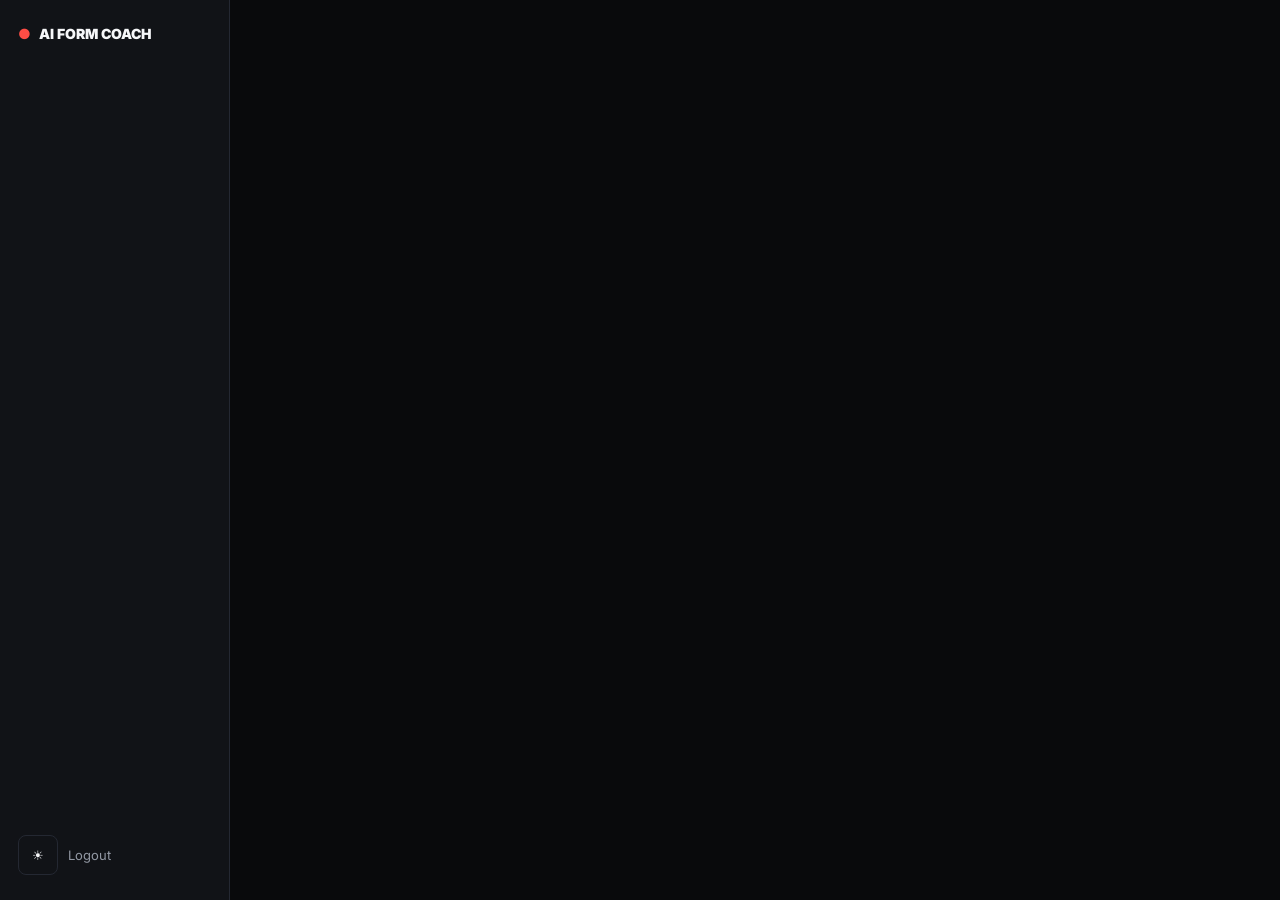
==== dashboard.html @ 28fa4a64 "Add files via upload" ====
<!DOCTYPE html>

<html lang="en" data-theme="dark">

<head>

    <meta charset="UTF-8">

    <meta
        name="viewport"
        content="width=device-width, initial-scale=1.0"
    >

    <title>Dashboard | AI Form Coach</title>

    <link rel="stylesheet" href="dashboard.css">

</head>

<body>

    <aside class="sidebar">

        <div class="sidebar-header">

            <a class="logo" href="dashboard.html">
                <span>●</span>

                <span class="logo-text">
                    AI FORM COACH
                </span>
            </a>

        </div>


        <!--
            EMPTY FOR NOW

            Later we'll add:

            Dashboard
            Training
            Camera Analysis
            Progress
            Profile
            Settings
            Admin
        -->


        <div class="sidebar-bottom">

            <button id="themeToggle">
                ☀
            </button>

            <a href="index.html">
                Logout
            </a>

        </div>

    </aside>


    <main class="dashboard-content">

        <!-- EMPTY FOR NOW -->

    </main>


    <script src="dashboard.js"></script>

</body>

</html>
---- dashboard.css ----
@import url(
'https://fonts.googleapis.com/css2?family=Inter:wght@400;500;600;700;800;900&display=swap'
);


:root {

    --bg: #090a0c;

    --sidebar: #111317;

    --text: #f6f7f9;

    --muted: #9298a3;

    --line: #242832;

    --accent: #ff4d45;

}


html[data-theme="light"] {

    --bg: #f7f7f4;

    --sidebar: #ffffff;

    --text: #111216;

    --muted: #656a73;

    --line: #deded8;

}


* {
    box-sizing: border-box;
}


body {

    margin: 0;

    min-height: 100vh;

    background: var(--bg);

    color: var(--text);

    font-family: Inter, Arial, sans-serif;

}


/* =====================
   SIDEBAR
   ===================== */

.sidebar {

    position: fixed;

    left: 0;
    top: 0;

    width: 230px;
    height: 100vh;

    padding: 25px 18px;

    background: var(--sidebar);

    border-right: 1px solid var(--line);

    display: flex;

    flex-direction: column;

}


.logo {

    display: flex;

    align-items: center;

    gap: 8px;

    color: var(--text);

    text-decoration: none;

    font-weight: 900;

    font-size: 14px;

}


.logo > span:first-child {

    color: var(--accent);

}


.sidebar-bottom {

    margin-top: auto;

    display: flex;

    gap: 10px;

    align-items: center;

}


.sidebar-bottom button {

    width: 40px;
    height: 40px;

    background: transparent;

    color: var(--text);

    border: 1px solid var(--line);

    border-radius: 8px;

    cursor: pointer;

}


.sidebar-bottom a {

    color: var(--muted);

    text-decoration: none;

    font-size: 13px;

}


/* =====================
   DASHBOARD CONTENT
   ===================== */

.dashboard-content {

    min-height: 100vh;

    margin-left: 230px;

    padding: 40px;

}
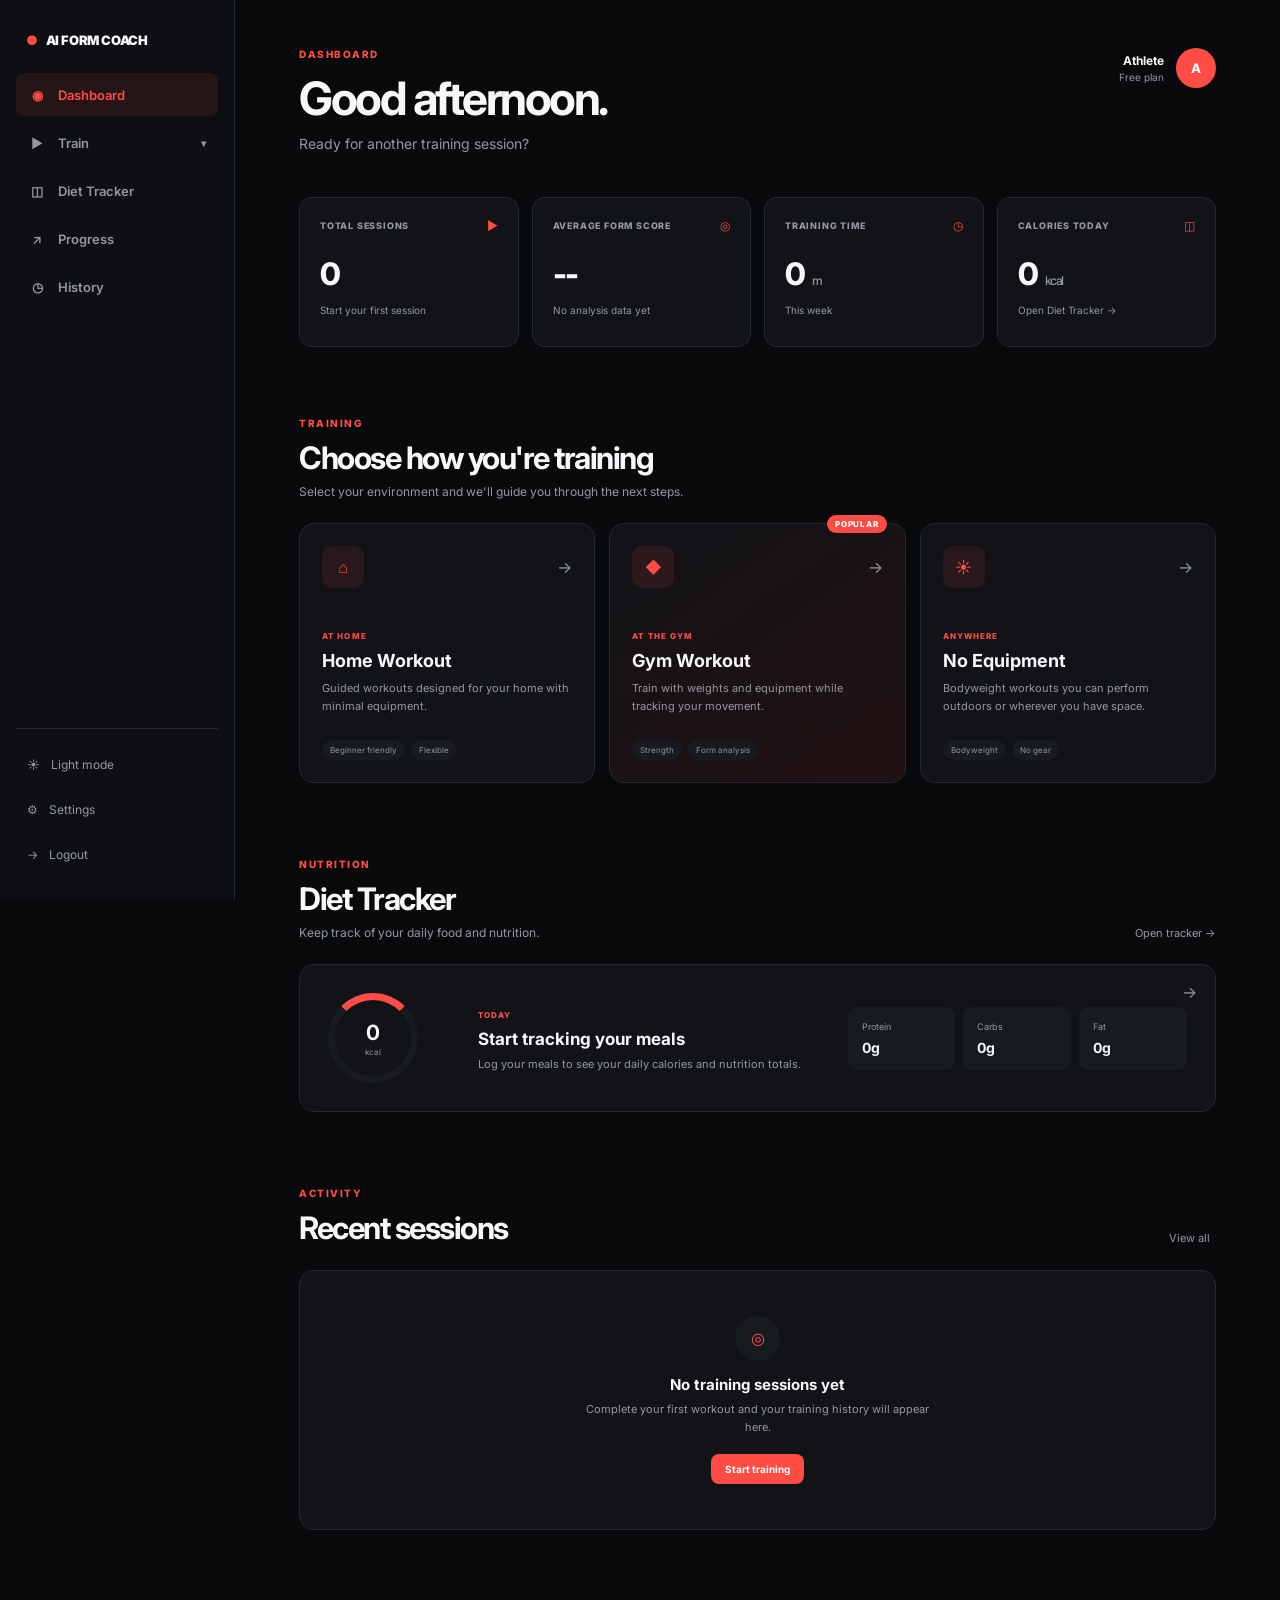
==== commit ac77e0de: "Update dashboard.html" ====
--- a/dashboard.html
+++ b/dashboard.html
@@ -1,78 +1,910 @@
 <!DOCTYPE html>
-
 <html lang="en" data-theme="dark">
 
 <head>
-
-    <meta charset="UTF-8">
-
-    <meta
-        name="viewport"
-        content="width=device-width, initial-scale=1.0"
+  <meta charset="UTF-8" />
+  <meta name="viewport" content="width=device-width, initial-scale=1.0" />
+
+  <title>Dashboard | AI Form Coach</title>
+
+  <link rel="stylesheet" href="dashboard.css" />
+</head>
+
+<body>
+
+  <!-- ========================================
+       MOBILE MENU BUTTON
+       ======================================== -->
+
+  <button
+    id="mobileMenuButton"
+    class="mobile-menu-button"
+    aria-label="Open navigation"
+  >
+    ☰
+  </button>
+
+
+  <!-- ========================================
+       SIDEBAR
+       ======================================== -->
+
+  <aside class="sidebar" id="sidebar">
+
+    <!-- LOGO -->
+
+    <div class="sidebar-header">
+
+      <a href="dashboard.html" class="logo">
+
+        <span class="logo-dot">
+          ●
+        </span>
+
+        <span>
+          AI FORM COACH
+        </span>
+
+      </a>
+
+    </div>
+
+
+    <!-- MAIN NAVIGATION -->
+
+    <nav class="sidebar-nav">
+
+
+      <!-- DASHBOARD -->
+
+      <a
+        href="dashboard.html"
+        class="nav-item active"
+      >
+
+        <span class="nav-icon">
+          ◉
+        </span>
+
+        <span>
+          Dashboard
+        </span>
+
+      </a>
+
+
+
+      <!-- =================================
+           TRAIN DROPDOWN
+           ================================= -->
+
+      <div class="nav-group">
+
+        <button
+          id="trainMenuButton"
+          class="nav-item nav-dropdown-button"
+          type="button"
+        >
+
+          <span class="nav-icon">
+            ▶
+          </span>
+
+          <span class="nav-label">
+            Train
+          </span>
+
+          <span
+            id="trainArrow"
+            class="dropdown-arrow"
+          >
+            ▾
+          </span>
+
+        </button>
+
+
+        <!-- TRAIN SUBMENU -->
+
+        <div
+          id="trainSubmenu"
+          class="nav-submenu"
+        >
+
+
+          <a href="home-workout.html">
+
+            <span>
+              ⌂
+            </span>
+
+            <span>
+              Home Workout
+            </span>
+
+          </a>
+
+
+          <a href="gym-workout.html">
+
+            <span>
+              ◆
+            </span>
+
+            <span>
+              Gym Workout
+            </span>
+
+          </a>
+
+
+          <a href="outdoor-workout.html">
+
+            <span>
+              ☀
+            </span>
+
+            <span>
+              No Equipment
+            </span>
+
+          </a>
+
+
+        </div>
+
+      </div>
+
+
+
+      <!-- DIET TRACKER -->
+
+      <a
+        href="diet-tracker.html"
+        class="nav-item"
+      >
+
+        <span class="nav-icon">
+          ◫
+        </span>
+
+        <span>
+          Diet Tracker
+        </span>
+
+      </a>
+
+
+
+      <!-- PROGRESS -->
+
+      <a
+        href="#progress"
+        class="nav-item"
+      >
+
+        <span class="nav-icon">
+          ↗
+        </span>
+
+        <span>
+          Progress
+        </span>
+
+      </a>
+
+
+
+      <!-- HISTORY -->
+
+      <a
+        href="#activity"
+        class="nav-item"
+      >
+
+        <span class="nav-icon">
+          ◷
+        </span>
+
+        <span>
+          History
+        </span>
+
+      </a>
+
+
+    </nav>
+
+
+
+    <!-- ========================================
+         BOTTOM SIDEBAR
+         ======================================== -->
+
+    <div class="sidebar-bottom">
+
+
+      <!-- THEME -->
+
+      <button
+        id="themeToggle"
+        class="bottom-item"
+        type="button"
+      >
+
+        <span id="themeIcon">
+          ☀
+        </span>
+
+        <span id="themeText">
+          Light mode
+        </span>
+
+      </button>
+
+
+
+      <!-- SETTINGS -->
+
+      <button
+        class="bottom-item"
+        type="button"
+      >
+
+        <span>
+          ⚙
+        </span>
+
+        <span>
+          Settings
+        </span>
+
+      </button>
+
+
+
+      <!-- LOGOUT -->
+
+      <a
+        href="index.html"
+        class="bottom-item logout"
+      >
+
+        <span>
+          →
+        </span>
+
+        <span>
+          Logout
+        </span>
+
+      </a>
+
+
+    </div>
+
+  </aside>
+
+
+
+  <!-- ========================================
+       MAIN DASHBOARD
+       ======================================== -->
+
+  <main class="dashboard-content">
+
+
+    <!-- ========================================
+         HEADER
+         ======================================== -->
+
+    <header class="dashboard-header">
+
+      <div>
+
+        <p class="eyebrow">
+          DASHBOARD
+        </p>
+
+        <h1>
+          Good afternoon.
+        </h1>
+
+        <p class="header-subtitle">
+          Ready for another training session?
+        </p>
+
+      </div>
+
+
+      <!-- PROFILE -->
+
+      <div class="profile">
+
+        <div class="profile-info">
+
+          <strong>
+            Athlete
+          </strong>
+
+          <span>
+            Free plan
+          </span>
+
+        </div>
+
+        <div class="avatar">
+          A
+        </div>
+
+      </div>
+
+    </header>
+
+
+
+    <!-- ========================================
+         STATS
+         ======================================== -->
+
+    <section
+      class="stats-grid"
+      id="progress"
     >
 
-    <title>Dashboard | AI Form Coach</title>
-
-    <link rel="stylesheet" href="dashboard.css">
-
-</head>
-
-<body>
-
-    <aside class="sidebar">
-
-        <div class="sidebar-header">
-
-            <a class="logo" href="dashboard.html">
-                <span>●</span>
-
-                <span class="logo-text">
-                    AI FORM COACH
-                </span>
-            </a>
-
-        </div>
-
-
-        <!--
-            EMPTY FOR NOW
-
-            Later we'll add:
-
-            Dashboard
-            Training
-            Camera Analysis
-            Progress
-            Profile
-            Settings
-            Admin
-        -->
-
-
-        <div class="sidebar-bottom">
-
-            <button id="themeToggle">
-                ☀
-            </button>
-
-            <a href="index.html">
-                Logout
-            </a>
-
-        </div>
-
-    </aside>
-
-
-    <main class="dashboard-content">
-
-        <!-- EMPTY FOR NOW -->
-
-    </main>
-
-
-    <script src="dashboard.js"></script>
+
+      <!-- TOTAL SESSIONS -->
+
+      <article class="stat-card">
+
+        <div class="stat-top">
+
+          <span class="stat-label">
+            TOTAL SESSIONS
+          </span>
+
+          <span class="stat-icon">
+            ▶
+          </span>
+
+        </div>
+
+        <div class="stat-number">
+          0
+        </div>
+
+        <div class="stat-footer">
+          Start your first session
+        </div>
+
+      </article>
+
+
+
+      <!-- FORM SCORE -->
+
+      <article class="stat-card">
+
+        <div class="stat-top">
+
+          <span class="stat-label">
+            AVERAGE FORM SCORE
+          </span>
+
+          <span class="stat-icon">
+            ◎
+          </span>
+
+        </div>
+
+        <div class="stat-number">
+          --
+        </div>
+
+        <div class="stat-footer">
+          No analysis data yet
+        </div>
+
+      </article>
+
+
+
+      <!-- TRAINING TIME -->
+
+      <article class="stat-card">
+
+        <div class="stat-top">
+
+          <span class="stat-label">
+            TRAINING TIME
+          </span>
+
+          <span class="stat-icon">
+            ◷
+          </span>
+
+        </div>
+
+        <div class="stat-number">
+
+          0
+
+          <span>
+            m
+          </span>
+
+        </div>
+
+        <div class="stat-footer">
+          This week
+        </div>
+
+      </article>
+
+
+
+      <!-- CALORIES -->
+
+      <article class="stat-card">
+
+        <div class="stat-top">
+
+          <span class="stat-label">
+            CALORIES TODAY
+          </span>
+
+          <span class="stat-icon">
+            ◫
+          </span>
+
+        </div>
+
+        <div class="stat-number">
+
+          0
+
+          <span>
+            kcal
+          </span>
+
+        </div>
+
+        <div class="stat-footer">
+
+          <a href="diet-tracker.html">
+            Open Diet Tracker →
+          </a>
+
+        </div>
+
+      </article>
+
+
+    </section>
+
+
+
+    <!-- ========================================
+         TRAINING
+         ======================================== -->
+
+    <section class="dashboard-section">
+
+
+      <div class="section-title">
+
+        <div>
+
+          <p class="eyebrow">
+            TRAINING
+          </p>
+
+          <h2>
+            Choose how you're training
+          </h2>
+
+          <p class="section-description">
+            Select your environment and we'll guide you
+            through the next steps.
+          </p>
+
+        </div>
+
+      </div>
+
+
+
+      <!-- WORKOUT CARDS -->
+
+      <div class="workout-grid">
+
+
+        <!-- HOME WORKOUT -->
+
+        <a
+          href="home-workout.html"
+          class="workout-card"
+        >
+
+          <div class="workout-top">
+
+            <div class="workout-icon">
+              ⌂
+            </div>
+
+            <span class="workout-arrow">
+              →
+            </span>
+
+          </div>
+
+
+          <div class="workout-content">
+
+            <span class="workout-type">
+              AT HOME
+            </span>
+
+            <h3>
+              Home Workout
+            </h3>
+
+            <p>
+              Guided workouts designed for your
+              home with minimal equipment.
+            </p>
+
+          </div>
+
+
+          <div class="workout-tags">
+
+            <span>
+              Beginner friendly
+            </span>
+
+            <span>
+              Flexible
+            </span>
+
+          </div>
+
+        </a>
+
+
+
+        <!-- GYM WORKOUT -->
+
+        <a
+          href="gym-workout.html"
+          class="workout-card featured-workout"
+        >
+
+          <div class="recommended">
+            POPULAR
+          </div>
+
+
+          <div class="workout-top">
+
+            <div class="workout-icon">
+              ◆
+            </div>
+
+            <span class="workout-arrow">
+              →
+            </span>
+
+          </div>
+
+
+          <div class="workout-content">
+
+            <span class="workout-type">
+              AT THE GYM
+            </span>
+
+            <h3>
+              Gym Workout
+            </h3>
+
+            <p>
+              Train with weights and equipment
+              while tracking your movement.
+            </p>
+
+          </div>
+
+
+          <div class="workout-tags">
+
+            <span>
+              Strength
+            </span>
+
+            <span>
+              Form analysis
+            </span>
+
+          </div>
+
+        </a>
+
+
+
+        <!-- NO EQUIPMENT -->
+
+        <a
+          href="outdoor-workout.html"
+          class="workout-card"
+        >
+
+          <div class="workout-top">
+
+            <div class="workout-icon">
+              ☀
+            </div>
+
+            <span class="workout-arrow">
+              →
+            </span>
+
+          </div>
+
+
+          <div class="workout-content">
+
+            <span class="workout-type">
+              ANYWHERE
+            </span>
+
+            <h3>
+              No Equipment
+            </h3>
+
+            <p>
+              Bodyweight workouts you can perform
+              outdoors or wherever you have space.
+            </p>
+
+          </div>
+
+
+          <div class="workout-tags">
+
+            <span>
+              Bodyweight
+            </span>
+
+            <span>
+              No gear
+            </span>
+
+          </div>
+
+        </a>
+
+
+      </div>
+
+    </section>
+
+
+
+    <!-- ========================================
+         DIET TRACKER PREVIEW
+         ======================================== -->
+
+    <section class="dashboard-section" id="training">
+
+
+      <div class="section-title">
+
+        <div>
+
+          <p class="eyebrow">
+            NUTRITION
+          </p>
+
+          <h2>
+            Diet Tracker
+          </h2>
+
+          <p class="section-description">
+            Keep track of your daily food and nutrition.
+          </p>
+
+        </div>
+
+
+        <a
+          href="diet-tracker.html"
+          class="section-link"
+        >
+          Open tracker →
+        </a>
+
+      </div>
+
+
+
+      <a
+        href="diet-tracker.html"
+        class="diet-card"
+      >
+
+
+        <div class="calorie-circle">
+
+          <div>
+
+            <strong>
+              0
+            </strong>
+
+            <span>
+              kcal
+            </span>
+
+          </div>
+
+        </div>
+
+
+        <div class="diet-info">
+
+          <span class="diet-label">
+            TODAY
+          </span>
+
+          <h3>
+            Start tracking your meals
+          </h3>
+
+          <p>
+            Log your meals to see your daily
+            calories and nutrition totals.
+          </p>
+
+        </div>
+
+
+
+        <div class="macro-grid">
+
+
+          <div>
+
+            <span>
+              Protein
+            </span>
+
+            <strong>
+              0g
+            </strong>
+
+          </div>
+
+
+          <div>
+
+            <span>
+              Carbs
+            </span>
+
+            <strong>
+              0g
+            </strong>
+
+          </div>
+
+
+          <div>
+
+            <span>
+              Fat
+            </span>
+
+            <strong>
+              0g
+            </strong>
+
+          </div>
+
+
+        </div>
+
+
+        <span class="diet-arrow">
+          →
+        </span>
+
+
+      </a>
+
+    </section>
+
+
+
+    <!-- ========================================
+         RECENT ACTIVITY
+         ======================================== -->
+
+    <section
+      class="dashboard-section"
+      id="activity"
+    >
+
+
+      <div class="section-title">
+
+        <div>
+
+          <p class="eyebrow">
+            ACTIVITY
+          </p>
+
+          <h2>
+            Recent sessions
+          </h2>
+
+        </div>
+
+
+        <button
+          class="text-button"
+          type="button"
+        >
+          View all
+        </button>
+
+      </div>
+
+
+
+      <div class="empty-state">
+
+        <div class="empty-icon">
+          ◎
+        </div>
+
+        <h3>
+          No training sessions yet
+        </h3>
+
+        <p>
+          Complete your first workout and
+          your training history will appear here.
+        </p>
+
+
+        <a
+          href="#training"
+          class="empty-button"
+        >
+          Start training
+        </a>
+
+      </div>
+
+
+    </section>
+
+
+  </main>
+
+
+
+  <!-- MOBILE OVERLAY -->
+
+  <div
+    id="sidebarOverlay"
+    class="sidebar-overlay"
+  ></div>
+
+
+  <script src="dashboard.js"></script>
 
 </body>
 
-</html>+</html>
--- a/dashboard.css
+++ b/dashboard.css
@@ -1,165 +1,1493 @@
 @import url(
-'https://fonts.googleapis.com/css2?family=Inter:wght@400;500;600;700;800;900&display=swap'
+  'https://fonts.googleapis.com/css2?family=Inter:wght@400;500;600;700;800;900&display=swap'
 );
 
 
+/* ========================================
+   THEME
+   ======================================== */
+
 :root {
 
-    --bg: #090a0c;
-
-    --sidebar: #111317;
-
-    --text: #f6f7f9;
-
-    --muted: #9298a3;
-
-    --line: #242832;
-
-    --accent: #ff4d45;
+  --bg: #090a0c;
+
+  --sidebar: #0d0f12;
+
+  --surface: #111317;
+
+  --surface-2: #171a1f;
+
+  --text: #f6f7f9;
+
+  --muted: #9298a3;
+
+  --line: #242832;
+
+  --accent: #ff4d45;
+
+  --accent-soft:
+    rgba(255, 77, 69, 0.10);
 
 }
 
 
 html[data-theme="light"] {
 
-    --bg: #f7f7f4;
-
-    --sidebar: #ffffff;
-
-    --text: #111216;
-
-    --muted: #656a73;
-
-    --line: #deded8;
-
-}
-
+  --bg: #f7f7f4;
+
+  --sidebar: #ffffff;
+
+  --surface: #ffffff;
+
+  --surface-2: #eeeeea;
+
+  --text: #111216;
+
+  --muted: #656a73;
+
+  --line: #deded8;
+
+  --accent-soft:
+    rgba(255, 77, 69, 0.08);
+
+}
+
+
+/* ========================================
+   RESET
+   ======================================== */
 
 * {
-    box-sizing: border-box;
+  box-sizing: border-box;
+}
+
+
+html {
+  scroll-behavior: smooth;
 }
 
 
 body {
 
-    margin: 0;
-
-    min-height: 100vh;
-
-    background: var(--bg);
+  margin: 0;
+
+  background: var(--bg);
+
+  color: var(--text);
+
+  font-family:
+    Inter,
+    Arial,
+    sans-serif;
+
+  transition:
+    background 0.25s ease,
+    color 0.25s ease;
+
+}
+
+
+a {
+  color: inherit;
+  text-decoration: none;
+}
+
+
+button,
+input {
+  font: inherit;
+}
+
+
+/* ========================================
+   SIDEBAR
+   ======================================== */
+
+.sidebar {
+
+  position: fixed;
+
+  left: 0;
+  top: 0;
+
+  width: 235px;
+  height: 100vh;
+
+  padding: 26px 16px;
+
+  background: var(--sidebar);
+
+  border-right:
+    1px solid var(--line);
+
+  display: flex;
+
+  flex-direction: column;
+
+  z-index: 100;
+
+}
+
+
+.sidebar-header {
+
+  padding:
+    6px
+    10px
+    25px;
+
+}
+
+
+.logo {
+
+  display: flex;
+
+  align-items: center;
+
+  gap: 8px;
+
+  color: var(--text);
+
+  font-size: 13px;
+
+  font-weight: 900;
+
+  letter-spacing: -0.4px;
+
+}
+
+
+.logo-dot {
+  color: var(--accent);
+}
+
+
+/* ========================================
+   SIDEBAR NAVIGATION
+   ======================================== */
+
+.sidebar-nav {
+
+  display: flex;
+
+  flex-direction: column;
+
+  gap: 5px;
+
+}
+
+
+.nav-item {
+
+  min-height: 43px;
+
+  width: 100%;
+
+  display: flex;
+
+  align-items: center;
+
+  gap: 12px;
+
+  padding:
+    0 12px;
+
+  border: none;
+
+  border-radius: 8px;
+
+  background: transparent;
+
+  color: var(--muted);
+
+  font-size: 13px;
+
+  font-weight: 600;
+
+  cursor: pointer;
+
+  transition:
+    background 0.2s ease,
+    color 0.2s ease;
+
+}
+
+
+.nav-item:hover {
+
+  background: var(--surface-2);
+
+  color: var(--text);
+
+}
+
+
+.nav-item.active {
+
+  background: var(--accent-soft);
+
+  color: var(--accent);
+
+}
+
+
+.nav-icon {
+
+  width: 18px;
+
+  text-align: center;
+
+}
+
+
+.nav-group {
+  width: 100%;
+}
+
+
+.nav-dropdown-button {
+
+  text-align: left;
+
+}
+
+
+.nav-label {
+
+  flex: 1;
+
+}
+
+
+.dropdown-arrow {
+
+  margin-left: auto;
+
+  font-size: 10px;
+
+  transition:
+    transform 0.25s ease;
+
+}
+
+
+.dropdown-arrow.open {
+
+  transform:
+    rotate(180deg);
+
+}
+
+
+/* ========================================
+   TRAIN SUBMENU
+   ======================================== */
+
+.nav-submenu {
+
+  display: none;
+
+  flex-direction: column;
+
+  margin:
+    3px
+    0
+    7px
+    31px;
+
+  padding:
+    4px
+    0
+    4px
+    10px;
+
+  border-left:
+    1px solid var(--line);
+
+}
+
+
+.nav-submenu.open {
+
+  display: flex;
+
+}
+
+
+.nav-submenu a {
+
+  display: flex;
+
+  align-items: center;
+
+  gap: 9px;
+
+  padding:
+    9px
+    9px;
+
+  border-radius: 7px;
+
+  color: var(--muted);
+
+  font-size: 11px;
+
+  transition: 0.2s;
+
+}
+
+
+.nav-submenu a:hover {
+
+  color: var(--text);
+
+  background: var(--surface);
+
+}
+
+
+/* ========================================
+   SIDEBAR BOTTOM
+   ======================================== */
+
+.sidebar-bottom {
+
+  margin-top: auto;
+
+  padding-top: 15px;
+
+  border-top:
+    1px solid var(--line);
+
+  display: flex;
+
+  flex-direction: column;
+
+  gap: 5px;
+
+}
+
+
+.bottom-item {
+
+  width: 100%;
+
+  min-height: 40px;
+
+  display: flex;
+
+  align-items: center;
+
+  gap: 11px;
+
+  padding:
+    0 11px;
+
+  background: transparent;
+
+  color: var(--muted);
+
+  border: none;
+
+  border-radius: 8px;
+
+  font-size: 12px;
+
+  cursor: pointer;
+
+  text-align: left;
+
+}
+
+
+.bottom-item:hover {
+
+  background: var(--surface-2);
+
+  color: var(--text);
+
+}
+
+
+.logout:hover {
+
+  color: var(--accent);
+
+}
+
+
+/* ========================================
+   MAIN DASHBOARD
+   ======================================== */
+
+.dashboard-content {
+
+  min-height: 100vh;
+
+  margin-left: 235px;
+
+  padding:
+    48px
+    clamp(30px, 5vw, 75px)
+    100px;
+
+}
+
+
+.dashboard-content > * {
+
+  max-width: 1200px;
+
+  margin-left: auto;
+
+  margin-right: auto;
+
+}
+
+
+/* ========================================
+   HEADER
+   ======================================== */
+
+.dashboard-header {
+
+  display: flex;
+
+  justify-content: space-between;
+
+  align-items: flex-start;
+
+  gap: 30px;
+
+  margin-bottom: 45px;
+
+}
+
+
+.eyebrow {
+
+  margin:
+    0
+    0
+    10px;
+
+  color: var(--accent);
+
+  font-size: 10px;
+
+  font-weight: 800;
+
+  letter-spacing: 1.5px;
+
+}
+
+
+.dashboard-header h1 {
+
+  margin: 0;
+
+  font-size:
+    clamp(30px, 4vw, 46px);
+
+  letter-spacing: -2.5px;
+
+}
+
+
+.header-subtitle {
+
+  margin:
+    9px
+    0
+    0;
+
+  color: var(--muted);
+
+  font-size: 14px;
+
+}
+
+
+.profile {
+
+  display: flex;
+
+  align-items: center;
+
+  gap: 12px;
+
+}
+
+
+.profile-info {
+
+  display: flex;
+
+  flex-direction: column;
+
+  align-items: flex-end;
+
+  gap: 3px;
+
+}
+
+
+.profile-info strong {
+
+  font-size: 12px;
+
+}
+
+
+.profile-info span {
+
+  color: var(--muted);
+
+  font-size: 10px;
+
+}
+
+
+.avatar {
+
+  width: 40px;
+  height: 40px;
+
+  display: grid;
+
+  place-items: center;
+
+  border-radius: 50%;
+
+  background: var(--accent);
+
+  color: white;
+
+  font-size: 13px;
+
+  font-weight: 800;
+
+}
+
+
+/* ========================================
+   STATS
+   ======================================== */
+
+.stats-grid {
+
+  display: grid;
+
+  grid-template-columns:
+    repeat(4, 1fr);
+
+  gap: 13px;
+
+  margin-bottom: 70px;
+
+}
+
+
+.stat-card {
+
+  min-height: 150px;
+
+  padding: 20px;
+
+  background: var(--surface);
+
+  border:
+    1px solid var(--line);
+
+  border-radius: 13px;
+
+}
+
+
+.stat-top {
+
+  display: flex;
+
+  justify-content: space-between;
+
+  align-items: center;
+
+}
+
+
+.stat-label {
+
+  color: var(--muted);
+
+  font-size: 9px;
+
+  font-weight: 800;
+
+  letter-spacing: 0.8px;
+
+}
+
+
+.stat-icon {
+
+  color: var(--accent);
+
+  font-size: 12px;
+
+}
+
+
+.stat-number {
+
+  margin-top: 22px;
+
+  font-size: 31px;
+
+  font-weight: 800;
+
+  letter-spacing: -1.5px;
+
+}
+
+
+.stat-number span {
+
+  margin-left: 3px;
+
+  color: var(--muted);
+
+  font-size: 12px;
+
+  font-weight: 500;
+
+}
+
+
+.stat-footer {
+
+  margin-top: 12px;
+
+  color: var(--muted);
+
+  font-size: 10px;
+
+}
+
+
+.stat-footer a:hover {
+
+  color: var(--accent);
+
+}
+
+
+/* ========================================
+   SECTIONS
+   ======================================== */
+
+.dashboard-section {
+
+  margin-bottom: 75px;
+
+}
+
+
+.section-title {
+
+  display: flex;
+
+  align-items: flex-end;
+
+  justify-content: space-between;
+
+  gap: 25px;
+
+  margin-bottom: 24px;
+
+}
+
+
+.section-title h2 {
+
+  margin: 0;
+
+  font-size:
+    clamp(23px, 3vw, 31px);
+
+  letter-spacing: -1.5px;
+
+}
+
+
+.section-description {
+
+  margin:
+    8px
+    0
+    0;
+
+  color: var(--muted);
+
+  font-size: 12px;
+
+}
+
+
+.section-link,
+.text-button {
+
+  color: var(--muted);
+
+  background: none;
+
+  border: none;
+
+  font-size: 11px;
+
+  cursor: pointer;
+
+}
+
+
+.section-link:hover,
+.text-button:hover {
+
+  color: var(--accent);
+
+}
+
+
+/* ========================================
+   WORKOUT CARDS
+   ======================================== */
+
+.workout-grid {
+
+  display: grid;
+
+  grid-template-columns:
+    repeat(3, 1fr);
+
+  gap: 14px;
+
+}
+
+
+.workout-card {
+
+  position: relative;
+
+  min-height: 260px;
+
+  padding: 22px;
+
+  display: flex;
+
+  flex-direction: column;
+
+  background: var(--surface);
+
+  border:
+    1px solid var(--line);
+
+  border-radius: 15px;
+
+  transition:
+    transform 0.22s ease,
+    border-color 0.22s ease,
+    box-shadow 0.22s ease;
+
+}
+
+
+.workout-card:hover {
+
+  transform:
+    translateY(-4px);
+
+  border-color:
+    rgba(255, 77, 69, 0.65);
+
+  box-shadow:
+    0 15px 40px
+    rgba(0, 0, 0, 0.12);
+
+}
+
+
+.featured-workout {
+
+  background:
+    linear-gradient(
+      145deg,
+      var(--surface),
+      var(--accent-soft)
+    );
+
+}
+
+
+.recommended {
+
+  position: absolute;
+
+  right: 18px;
+  top: -9px;
+
+  padding:
+    4px
+    8px;
+
+  border-radius: 20px;
+
+  background: var(--accent);
+
+  color: white;
+
+  font-size: 8px;
+
+  font-weight: 800;
+
+  letter-spacing: 0.8px;
+
+}
+
+
+.workout-top {
+
+  display: flex;
+
+  align-items: center;
+
+  justify-content: space-between;
+
+}
+
+
+.workout-icon {
+
+  width: 42px;
+  height: 42px;
+
+  display: grid;
+
+  place-items: center;
+
+  background: var(--accent-soft);
+
+  color: var(--accent);
+
+  border-radius: 10px;
+
+  font-size: 16px;
+
+}
+
+
+.workout-arrow {
+
+  color: var(--muted);
+
+  transition:
+    transform 0.2s ease,
+    color 0.2s ease;
+
+}
+
+
+.workout-card:hover
+.workout-arrow {
+
+  color: var(--accent);
+
+  transform:
+    translateX(4px);
+
+}
+
+
+.workout-content {
+
+  margin-top: 35px;
+
+}
+
+
+.workout-type {
+
+  color: var(--accent);
+
+  font-size: 8px;
+
+  font-weight: 800;
+
+  letter-spacing: 1.1px;
+
+}
+
+
+.workout-content h3 {
+
+  margin:
+    7px
+    0
+    8px;
+
+  font-size: 18px;
+
+}
+
+
+.workout-content p {
+
+  margin: 0;
+
+  color: var(--muted);
+
+  font-size: 11px;
+
+  line-height: 1.65;
+
+}
+
+
+.workout-tags {
+
+  display: flex;
+
+  flex-wrap: wrap;
+
+  gap: 6px;
+
+  margin-top: auto;
+
+  padding-top: 22px;
+
+}
+
+
+.workout-tags span {
+
+  padding:
+    5px
+    8px;
+
+  background: var(--surface-2);
+
+  color: var(--muted);
+
+  border-radius: 20px;
+
+  font-size: 8px;
+
+}
+
+
+/* ========================================
+   DIET TRACKER PREVIEW
+   ======================================== */
+
+.diet-card {
+
+  position: relative;
+
+  display: grid;
+
+  grid-template-columns:
+    120px
+    minmax(180px, 1fr)
+    minmax(250px, 1fr);
+
+  align-items: center;
+
+  gap: 30px;
+
+  padding: 28px;
+
+  background: var(--surface);
+
+  border:
+    1px solid var(--line);
+
+  border-radius: 15px;
+
+  transition:
+    border-color 0.2s ease,
+    transform 0.2s ease;
+
+}
+
+
+.diet-card:hover {
+
+  border-color:
+    rgba(255, 77, 69, 0.55);
+
+  transform:
+    translateY(-2px);
+
+}
+
+
+.calorie-circle {
+
+  width: 90px;
+  height: 90px;
+
+  display: grid;
+
+  place-items: center;
+
+  border-radius: 50%;
+
+  border:
+    7px solid var(--surface-2);
+
+  border-top-color:
+    var(--accent);
+
+}
+
+
+.calorie-circle div {
+
+  display: flex;
+
+  flex-direction: column;
+
+  text-align: center;
+
+}
+
+
+.calorie-circle strong {
+
+  font-size: 21px;
+
+}
+
+
+.calorie-circle span {
+
+  margin-top: 2px;
+
+  color: var(--muted);
+
+  font-size: 8px;
+
+}
+
+
+.diet-label {
+
+  color: var(--accent);
+
+  font-size: 8px;
+
+  font-weight: 800;
+
+  letter-spacing: 1px;
+
+}
+
+
+.diet-info h3 {
+
+  margin:
+    7px
+    0;
+
+  font-size: 17px;
+
+}
+
+
+.diet-info p {
+
+  max-width: 390px;
+
+  margin: 0;
+
+  color: var(--muted);
+
+  font-size: 11px;
+
+  line-height: 1.6;
+
+}
+
+
+.macro-grid {
+
+  display: grid;
+
+  grid-template-columns:
+    repeat(3, 1fr);
+
+  gap: 8px;
+
+}
+
+
+.macro-grid div {
+
+  padding: 14px;
+
+  background: var(--surface-2);
+
+  border-radius: 9px;
+
+  display: flex;
+
+  flex-direction: column;
+
+  gap: 7px;
+
+}
+
+
+.macro-grid span {
+
+  color: var(--muted);
+
+  font-size: 9px;
+
+}
+
+
+.macro-grid strong {
+
+  font-size: 14px;
+
+}
+
+
+.diet-arrow {
+
+  position: absolute;
+
+  right: 18px;
+  top: 17px;
+
+  color: var(--muted);
+
+}
+
+
+/* ========================================
+   EMPTY ACTIVITY
+   ======================================== */
+
+.empty-state {
+
+  min-height: 260px;
+
+  display: flex;
+
+  flex-direction: column;
+
+  justify-content: center;
+
+  align-items: center;
+
+  text-align: center;
+
+  padding: 35px;
+
+  background: var(--surface);
+
+  border:
+    1px solid var(--line);
+
+  border-radius: 15px;
+
+}
+
+
+.empty-icon {
+
+  width: 45px;
+  height: 45px;
+
+  display: grid;
+
+  place-items: center;
+
+  margin-bottom: 14px;
+
+  border-radius: 50%;
+
+  background: var(--surface-2);
+
+  color: var(--accent);
+
+}
+
+
+.empty-state h3 {
+
+  margin:
+    0
+    0
+    7px;
+
+  font-size: 15px;
+
+}
+
+
+.empty-state p {
+
+  max-width: 370px;
+
+  margin: 0;
+
+  color: var(--muted);
+
+  font-size: 11px;
+
+  line-height: 1.6;
+
+}
+
+
+.empty-button {
+
+  margin-top: 18px;
+
+  padding:
+    9px
+    14px;
+
+  background: var(--accent);
+
+  color: white;
+
+  border-radius: 8px;
+
+  font-size: 10px;
+
+  font-weight: 700;
+
+}
+
+
+/* ========================================
+   MOBILE
+   ======================================== */
+
+.mobile-menu-button {
+
+  display: none;
+
+}
+
+
+.sidebar-overlay {
+
+  display: none;
+
+}
+
+
+@media (max-width: 1050px) {
+
+  .stats-grid {
+
+    grid-template-columns:
+      repeat(2, 1fr);
+
+  }
+
+
+  .workout-grid {
+
+    grid-template-columns:
+      1fr;
+
+  }
+
+
+  .diet-card {
+
+    grid-template-columns:
+      100px
+      1fr;
+
+  }
+
+
+  .macro-grid {
+
+    grid-column:
+      1 / -1;
+
+  }
+
+}
+
+
+@media (max-width: 760px) {
+
+  .mobile-menu-button {
+
+    position: fixed;
+
+    display: grid;
+
+    place-items: center;
+
+    left: 18px;
+    top: 18px;
+
+    width: 42px;
+    height: 42px;
+
+    background: var(--surface);
 
     color: var(--text);
 
-    font-family: Inter, Arial, sans-serif;
-
-}
-
-
-/* =====================
-   SIDEBAR
-   ===================== */
-
-.sidebar {
+    border:
+      1px solid var(--line);
+
+    border-radius: 9px;
+
+    z-index: 90;
+
+    cursor: pointer;
+
+  }
+
+
+  .sidebar {
+
+    transform:
+      translateX(-100%);
+
+    transition:
+      transform 0.3s ease;
+
+  }
+
+
+  .sidebar.mobile-open {
+
+    transform:
+      translateX(0);
+
+  }
+
+
+  .sidebar-overlay {
 
     position: fixed;
 
-    left: 0;
-    top: 0;
-
-    width: 230px;
-    height: 100vh;
-
-    padding: 25px 18px;
-
-    background: var(--sidebar);
-
-    border-right: 1px solid var(--line);
+    inset: 0;
+
+    display: block;
+
+    background:
+      rgba(0, 0, 0, 0.55);
+
+    opacity: 0;
+
+    pointer-events: none;
+
+    z-index: 95;
+
+    transition:
+      opacity 0.3s ease;
+
+  }
+
+
+  .sidebar-overlay.active {
+
+    opacity: 1;
+
+    pointer-events: auto;
+
+  }
+
+
+  .dashboard-content {
+
+    margin-left: 0;
+
+    padding:
+      90px
+      20px
+      70px;
+
+  }
+
+
+  .dashboard-header {
+
+    flex-direction: column;
+
+  }
+
+
+  .profile {
+
+    display: none;
+
+  }
+
+
+  .stats-grid {
+
+    grid-template-columns:
+      1fr
+      1fr;
+
+  }
+
+
+  .diet-card {
 
     display: flex;
 
     flex-direction: column;
 
-}
-
-
-.logo {
-
-    display: flex;
-
-    align-items: center;
-
-    gap: 8px;
-
-    color: var(--text);
-
-    text-decoration: none;
-
-    font-weight: 900;
-
-    font-size: 14px;
-
-}
-
-
-.logo > span:first-child {
-
-    color: var(--accent);
-
-}
-
-
-.sidebar-bottom {
-
-    margin-top: auto;
-
-    display: flex;
-
-    gap: 10px;
-
-    align-items: center;
-
-}
-
-
-.sidebar-bottom button {
-
-    width: 40px;
-    height: 40px;
-
-    background: transparent;
-
-    color: var(--text);
-
-    border: 1px solid var(--line);
-
-    border-radius: 8px;
-
-    cursor: pointer;
-
-}
-
-
-.sidebar-bottom a {
-
-    color: var(--muted);
-
-    text-decoration: none;
-
-    font-size: 13px;
-
-}
-
-
-/* =====================
-   DASHBOARD CONTENT
-   ===================== */
-
-.dashboard-content {
-
-    min-height: 100vh;
-
-    margin-left: 230px;
-
-    padding: 40px;
-
-}+    align-items: flex-start;
+
+  }
+
+
+  .macro-grid {
+
+    width: 100%;
+
+  }
+
+}
+
+
+@media (max-width: 500px) {
+
+  .stats-grid {
+
+    grid-template-columns:
+      1fr;
+
+  }
+
+
+  .macro-grid {
+
+    grid-template-columns:
+      1fr;
+
+  }
+
+
+  .dashboard-header h1 {
+
+    font-size: 31px;
+
+  }
+
+}
